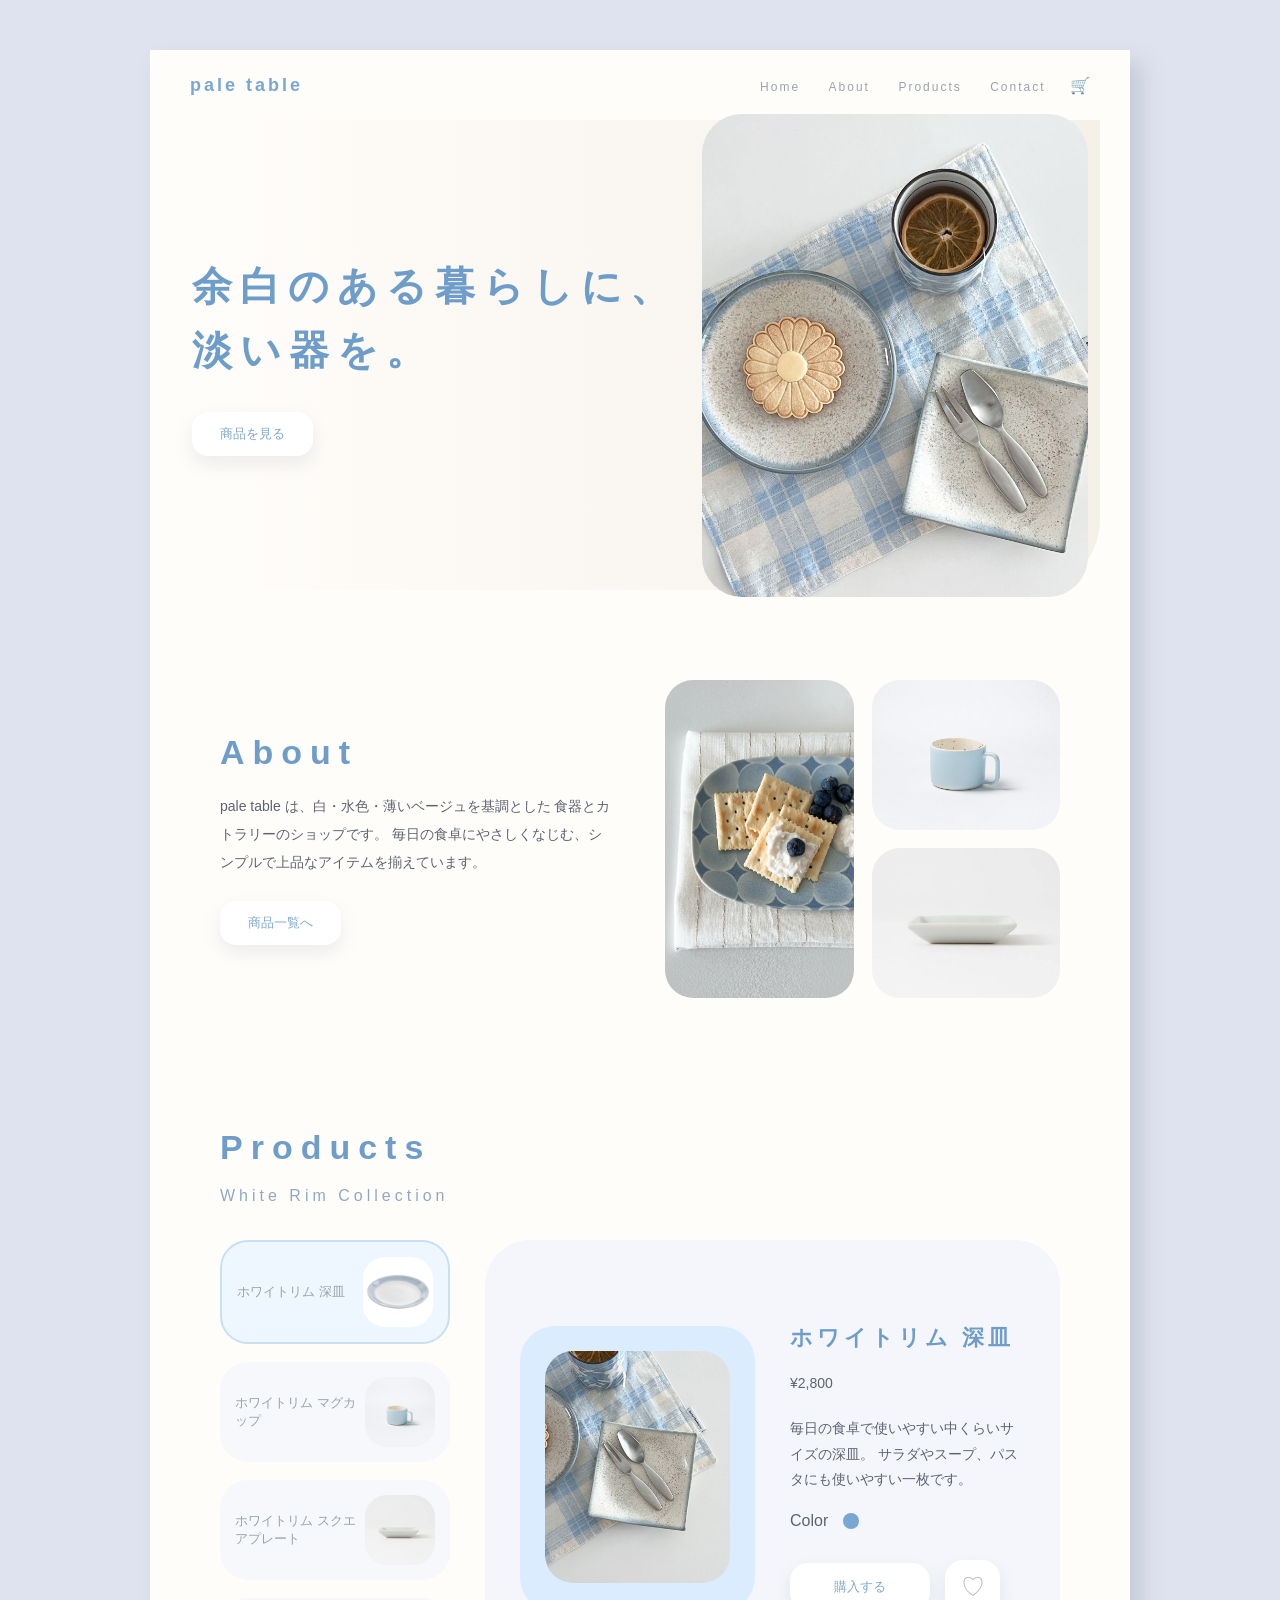
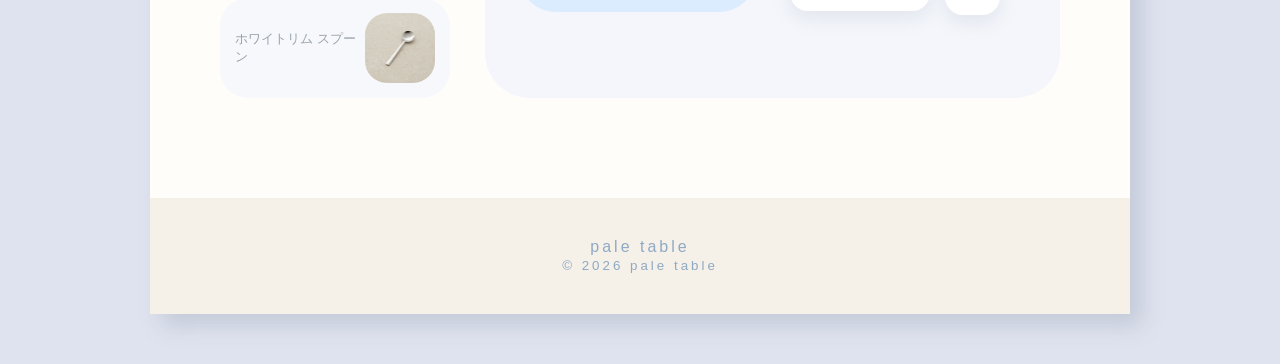
==== pale-table/index.html @ 50edfc9b "Add files via upload" ====
<!DOCTYPE html>
<html lang="ja">
<head>
  <meta charset="UTF-8">
  <meta name="viewport" content="width=device-width, initial-scale=1.0">
  <title>pale table</title>
  <link rel="stylesheet" href="css/style.css">
</head>
<body>

  <div class="page">

    <header class="header">
      <div class="logo">pale table</div>
      <nav>
        <a href="#">Home</a>
        <a href="#about">About</a>
        <a href="#products">Products</a>
        <a href="#contact">Contact</a>
        <span>🛒</span>
      </nav>
    </header>

    <section class="hero">
      <div class="hero-text">
        <h1>余白のある暮らしに、<br>淡い器を。</h1>
        <a href="#products" class="btn">商品を見る</a>
      </div>
      <img src="img/main.jpg" alt="淡い色の食器" class="hero-img">
    </section>

    <section class="about" id="about">
      <div class="about-text">
        <h2>About</h2>
        <p>
          pale table は、白・水色・薄いベージュを基調とした
          食器とカトラリーのショップです。
          毎日の食卓にやさしくなじむ、シンプルで上品なアイテムを揃えています。
        </p>
        <a href="#products" class="small-btn">商品一覧へ</a>
      </div>

      <div class="about-images">
        <img src="img/top2.jpg" alt="深皿">
        <img src="img/mug.jpg" alt="マグカップ">
        <img src="img/square.jpg" alt="スクエアプレート">
      </div>
    </section>

    <section class="products" id="products">
      <h2>Products</h2>
      <p class="sub-title">White Rim Collection</p>

      <div class="product-area">

        <div class="product-list">
          <div class="product-item active">
            <p>ホワイトリム 深皿</p>
            <img src="img/plate.jpg" alt="深皿">
          </div>
          <div class="product-item">
            <p>ホワイトリム マグカップ</p>
            <img src="img/mug.jpg" alt="マグカップ">
          </div>
          <div class="product-item">
            <p>ホワイトリム スクエアプレート</p>
            <img src="img/square.jpg" alt="スクエアプレート">
          </div>
          <div class="product-item">
            <p>ホワイトリム スプーン</p>
            <img src="img/spoon.jpg" alt="スプーン">
          </div>
        </div>

        <div class="product-detail">
          <div class="main-product-img">
            <img src="img/blue.jpg" alt="ホワイトリム 深皿">
          </div>

          <div class="product-info">
            <h3>ホワイトリム 深皿</h3>
            <p class="price">¥2,800</p>
            <p>
              毎日の食卓で使いやすい中くらいサイズの深皿。
              サラダやスープ、パスタにも使いやすい一枚です。
            </p>

            <div class="option">
              <span>Color</span>
              <span class="color-dot"></span>
            </div>

            <div class="button-area">
                <button class="buy-btn">購入する</button>
                <button class="favorite-btn">♡</button>
            </div>
          </div>
        </div>

      </div>
    </section>

    <footer class="footer" id="contact">
      <p>pale table</p>
      <small>© 2026 pale table</small>
    </footer>

  </div>

  <script src="js/script.js"></script>
</body>
</html>
---- pale-table/css/style.css ----
* {
    margin: 0;
    padding: 0;
    box-sizing: border-box;
  }
  
  body {
    background: #dfe3ef;
    color: #5d6470;
    font-family: "Yu Gothic", "Hiragino Sans", sans-serif;
  }
  
  .page {
    width: 90%;
    max-width: 980px;
    margin: 50px auto;
    background: #fffdfa;
    box-shadow: 12px 12px 20px rgba(120, 130, 150, 0.25);
    overflow: hidden;
  }
  
  /* ヘッダー */
  .header {
    height: 70px;
    padding: 0 40px;
    display: flex;
    justify-content: space-between;
    align-items: center;
  }
  
  .logo {
    color: #79a7d3;
    font-size: 18px;
    letter-spacing: 3px;
    font-weight: bold;
  }
  
  nav a {
    margin-left: 24px;
    text-decoration: none;
    color: #9aa3ad;
    font-size: 12px;
    letter-spacing: 2px;
  }
  
  nav span {
    margin-left: 20px;
  }
  
  /* メインビジュアル */
  .hero {
    height: 470px;
    margin: 0 30px;
    border-radius: 0 0 70px 70px;
    background: linear-gradient(90deg, #fffdfa 0%, #f5f0e8 100%);
    display: flex;
    align-items: center;
    justify-content: space-around;
  }
  
  .hero-text h1 {
    color: #6f9dca;
    font-size: 40px;
    line-height: 1.6;
    letter-spacing: 8px;
    margin-bottom: 30px;
  }
  
  .btn,
  .small-btn {
    display: inline-block;
    padding: 13px 28px;
    background: #ffffff;
    color: #7fa8cc;
    text-decoration: none;
    border-radius: 16px;
    font-size: 13px;
    box-shadow: 0 8px 18px rgba(150, 160, 180, 0.18);
  }
  
  .hero-img {
    width: 42%;
    border-radius: 40px;
  }
  
  /* About */
  .about {
    padding: 90px 70px;
    display: grid;
    grid-template-columns: 1fr 1fr;
    gap: 50px;
    align-items: center;
  }
  
  .about h2,
  .products h2 {
    color: #6f9dca;
    font-size: 34px;
    letter-spacing: 8px;
    margin-bottom: 20px;
  }
  
  .about p {
    line-height: 2;
    font-size: 14px;
    margin-bottom: 25px;
  }
  
  .about-images {
    display: grid;
    grid-template-columns: 1fr 1fr;
    gap: 18px;
  }
  
  .about-images img {
    width: 100%;
    height: 150px;
    object-fit: cover;
    border-radius: 28px;
    background: #f3f6fb;
  }
  
  .about-images img:first-child {
    grid-row: span 2;
    height: 318px;
  }
  
  /* Products */
  .products {
    padding: 40px 70px 100px;
  }
  
  .sub-title {
    color: #8fa9c4;
    letter-spacing: 4px;
    margin-bottom: 35px;
  }
  
  .product-area {
    display: grid;
    grid-template-columns: 230px 1fr;
    gap: 35px;
  }
  
  .product-list {
    display: flex;
    flex-direction: column;
    gap: 18px;
  }
  
  .product-item {
    display: flex;
    align-items: center;
    justify-content: space-between;
    background: #f7f8fb;
    border-radius: 28px;
    padding: 15px;
    color: #9aa3ad;
    font-size: 13px;
  }
  
  .product-item.active {
    border: 2px solid #c8dff4;
    background: #eef6ff;
  }
  
  .product-item img {
    width: 70px;
    height: 70px;
    object-fit: cover;
    border-radius: 22px;
  }
  
  .product-detail {
    background: #f4f6fb;
    border-radius: 45px;
    padding: 35px;
    display: grid;
    grid-template-columns: 1fr 1fr;
    gap: 35px;
    align-items: center;
  }
  
  .main-product-img {
    background: #dcecff;
    border-radius: 35px;
    padding: 25px;
  }
  
  .main-product-img img {
    width: 100%;
    border-radius: 28px;
  }
  
  .product-info h3 {
    color: #6f9dca;
    font-size: 22px;
    letter-spacing: 4px;
    margin-bottom: 18px;
  }
  
  .price {
    font-size: 20px;
    margin-bottom: 25px;
  }
  
  .product-info p {
    line-height: 1.8;
    font-size: 14px;
    margin-bottom: 20px;
  }
  
  .option {
    display: flex;
    gap: 15px;
    align-items: center;
    margin-bottom: 30px;
  }
  
  .color-dot {
    width: 16px;
    height: 16px;
    background: #79a7d3;
    border-radius: 50%;
  }
  
  /* ボタン共通 */
  button {
    border: none;
    background: #ffffff;
    color: #7fa8cc;
    border-radius: 18px;
    box-shadow: 0 8px 18px rgba(150, 160, 180, 0.18);
    cursor: pointer;
  }
  
  /* 購入ボタン・お気に入りボタン */
  .button-area {
    display: flex;
    gap: 15px;
    align-items: center;
    margin-top: 20px;
  }
  
  .buy-btn {
    width: 140px;
    padding: 15px 30px;
    transition: 0.3s;
  }
  
  .buy-btn:hover {
    transform: translateY(-3px);
  }
  
  .favorite-btn {
    width: 55px;
    height: 55px;
    padding: 0;
    font-size: 24px;
    color: #b8bcc4;
    transition: 0.3s;
  }
  
  .favorite-btn:hover {
    transform: translateY(-3px);
  }
  
  .favorite-btn.active {
    color: #7fa8cc;
    background: #eef6ff;
  }
  
  /* フッター */
  .footer {
    text-align: center;
    padding: 40px;
    background: #f5f0e8;
    color: #8fa9c4;
    letter-spacing: 3px;
  }
  
  /* スマホ対応 */
  @media (max-width: 768px) {
    .header,
    .hero,
    .about,
    .product-area,
    .product-detail {
      display: block;
    }
  
    nav {
      display: none;
    }
  
    .hero {
      height: auto;
      padding: 60px 30px;
    }
  
    .hero-img {
      width: 100%;
      margin-top: 30px;
    }
  
    .hero-text h1 {
      font-size: 28px;
    }
  
    .about,
    .products {
      padding: 60px 30px;
    }
  
    .product-list {
      margin-bottom: 30px;
    }
  
    .button-area {
      display: flex;
    }
  }
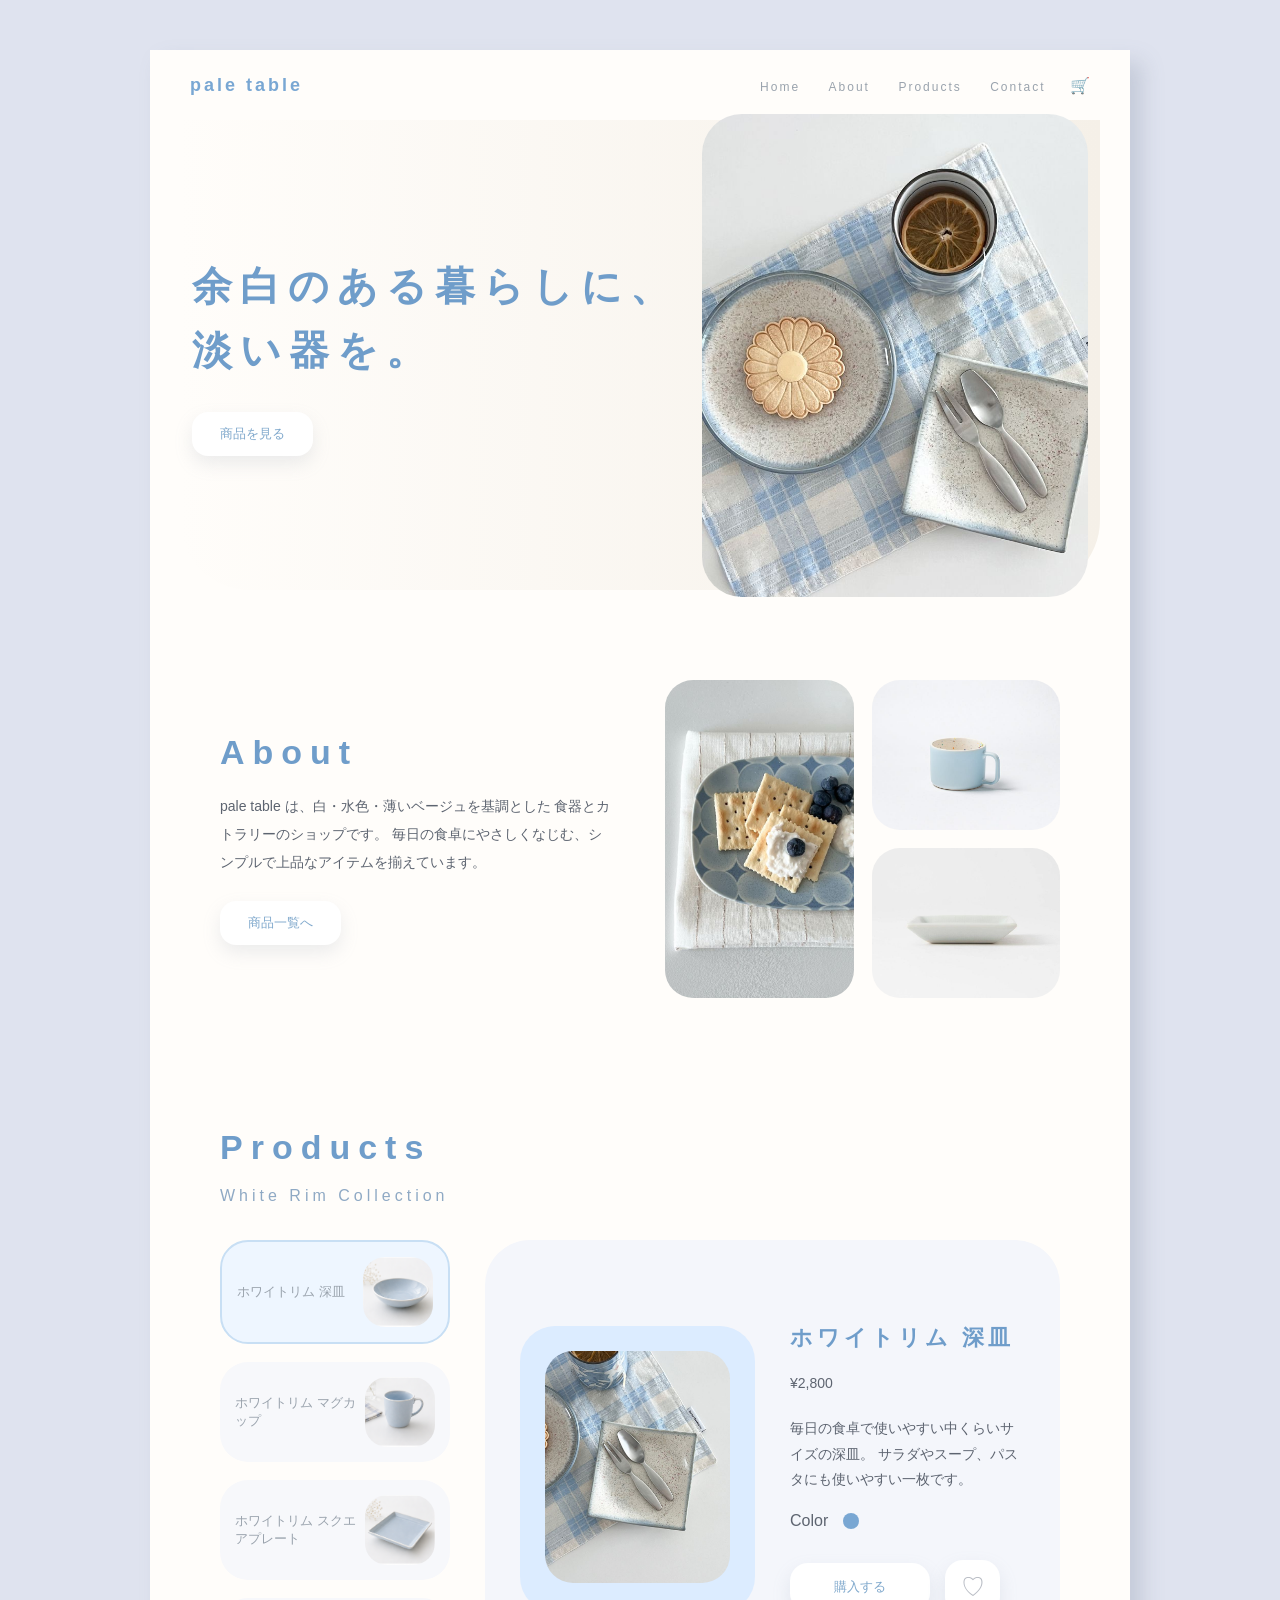
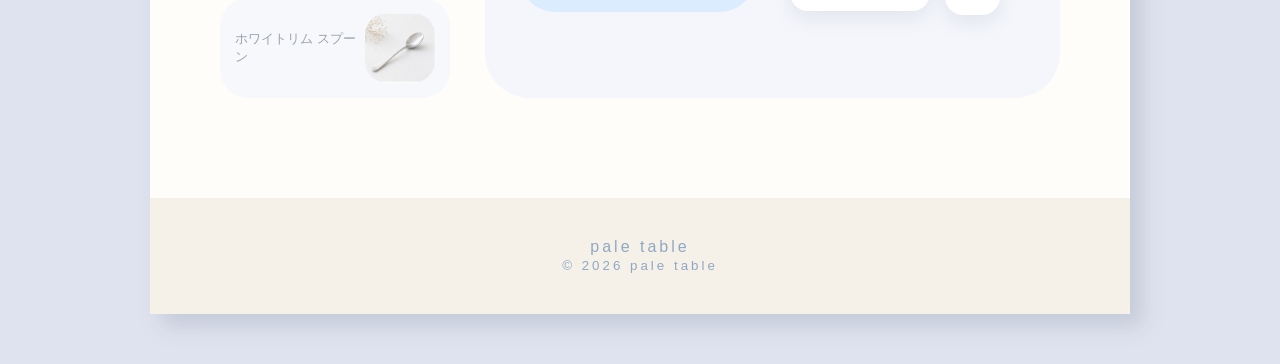
==== commit 081130c3: "Add files via upload" ====
--- a/pale-table/index.html
+++ b/pale-table/index.html
@@ -4,7 +4,7 @@
   <meta charset="UTF-8">
   <meta name="viewport" content="width=device-width, initial-scale=1.0">
   <title>pale table</title>
-  <link rel="stylesheet" href="css/style.css">
+  <link rel="stylesheet" href="./css/style.css">
 </head>
 <body>
 
@@ -56,19 +56,19 @@
         <div class="product-list">
           <div class="product-item active">
             <p>ホワイトリム 深皿</p>
-            <img src="img/plate.jpg" alt="深皿">
+            <img src="img/plate2.png" alt="深皿">
           </div>
           <div class="product-item">
             <p>ホワイトリム マグカップ</p>
-            <img src="img/mug.jpg" alt="マグカップ">
+            <img src="img/mug2.png" alt="マグカップ">
           </div>
           <div class="product-item">
             <p>ホワイトリム スクエアプレート</p>
-            <img src="img/square.jpg" alt="スクエアプレート">
+            <img src="img/square2.png" alt="スクエアプレート">
           </div>
           <div class="product-item">
             <p>ホワイトリム スプーン</p>
-            <img src="img/spoon.jpg" alt="スプーン">
+            <img src="img/spoon2.png" alt="スプーン">
           </div>
         </div>
 
